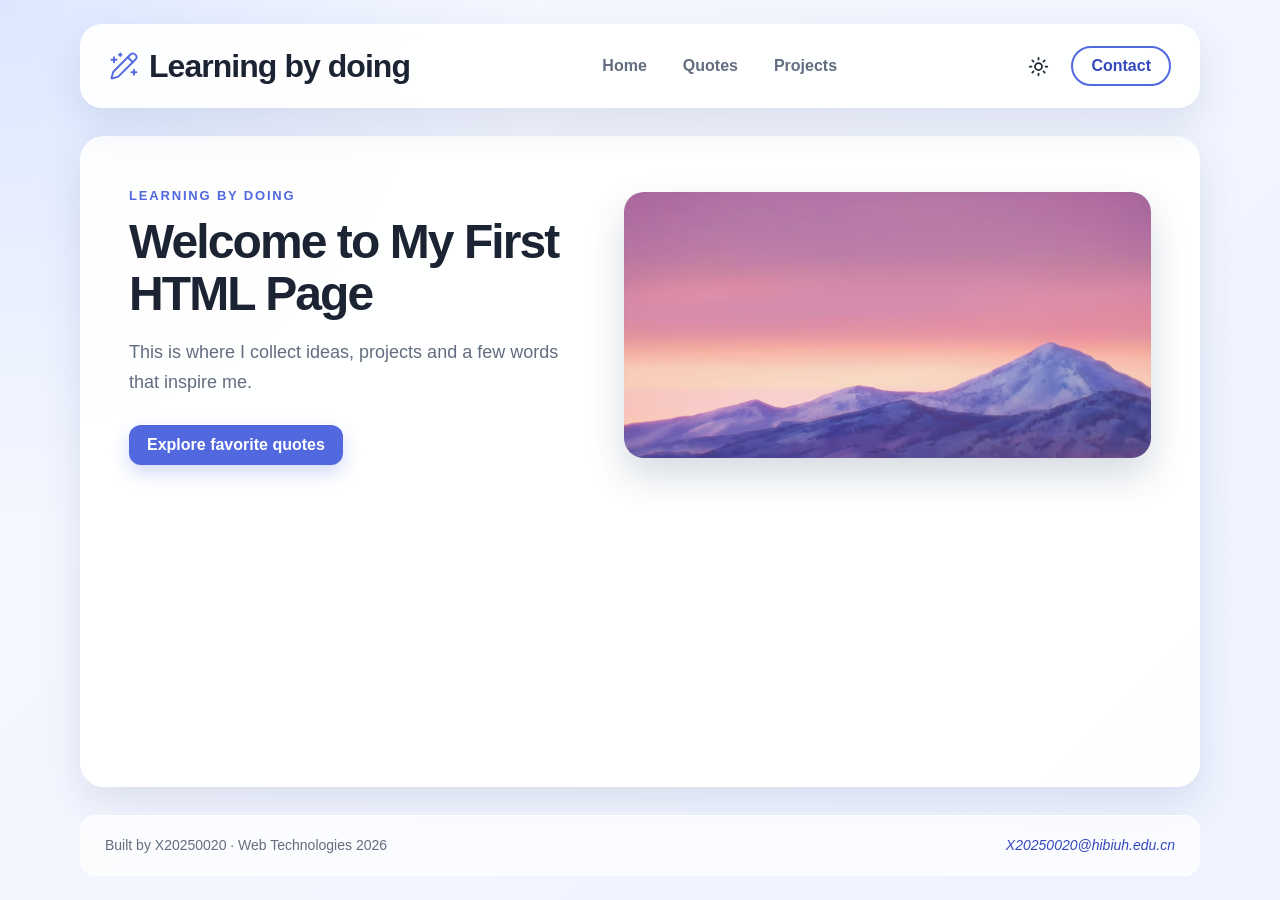
==== index.html @ 6a11e8e3 "Build the four pages from the recap" ====
<!DOCTYPE html>
<html lang="en">

<head>
    <meta charset="UTF-8">
    <meta name="viewport" content="width=device-width, initial-scale=1.0">
    <title>Home | Learning by Doing</title>
    <link rel="stylesheet" href="styles.css">
    <link rel="icon" href="favicon.png" type="image/png">
</head>

<body class="home-page">
    <header id="site-header"></header>

    <main>
        <section class="hero">
            <div class="hero-copy">
                <p class="eyebrow">Learning by doing</p>
                <h1>Welcome to My First HTML Page</h1>
                <p>This is where I collect ideas, projects and a few words that inspire me.</p>
                <a class="button-link" href="quotes.html">Explore favorite quotes</a>
            </div>

            <img src="fun.png" alt="Colorful FUN illustration">
        </section>
    </main>

    <footer id="site-footer"></footer>
    <script src="parts.js"></script>
</body>

</html>
---- styles.css ----
:root {
    --background: #eef3ff;
    --surface: rgba(255, 255, 255, 0.92);
    --surface-soft: #f6f8ff;
    --text: #1c2434;
    --muted: #626d80;
    --accent: #5268df;
    --accent-dark: #3549be;
    --line: #dce3f3;
    --shadow: 0 16px 40px rgba(45, 61, 112, 0.12);
}

html[data-theme="dark"] {
    color-scheme: dark;
    --background: #0f172a;
    --surface: rgba(25, 35, 55, 0.94);
    --surface-soft: #222e47;
    --text: #f3f6ff;
    --muted: #b8c2d8;
    --accent: #91a4ff;
    --accent-dark: #bec8ff;
    --line: #3b4862;
    --shadow: 0 16px 40px rgba(0, 0, 0, 0.3);
}

* {
    box-sizing: border-box;
}

html {
    scroll-behavior: smooth;
}

body {
    min-height: 100vh;
    margin: 0;
    display: flex;
    flex-direction: column;
    color: var(--text);
    font-family: Arial, Helvetica, sans-serif;
    background:
        radial-gradient(circle at top left, #dce7ff 0, transparent 34%),
        linear-gradient(135deg, #f7f9ff 0%, var(--background) 100%);
}

html[data-theme="dark"] body {
    background:
        radial-gradient(circle at top left, #26365f 0, transparent 36%),
        linear-gradient(135deg, #111827 0%, var(--background) 100%);
}

a {
    color: var(--accent-dark);
}

header,
main,
#site-footer {
    width: min(1120px, calc(100% - 32px));
    margin-left: auto;
    margin-right: auto;
}

header {
    margin-top: 24px;
    padding: 20px 28px;
    background: var(--surface);
    border: 1px solid rgba(255, 255, 255, 0.8);
    border-radius: 22px;
    box-shadow: var(--shadow);
    backdrop-filter: blur(12px);
    display: flex;
    align-items: center;
    gap: 24px;
}

#logo {
    display: flex;
    flex: 0 0 auto;
    align-items: center;
    justify-content: flex-start;
    gap: 10px;
}

#logo svg {
    flex: 0 0 auto;
    color: var(--accent);
}

#logo a {
    color: var(--text);
    font-size: clamp(24px, 3vw, 32px);
    font-weight: 800;
    letter-spacing: -0.03em;
    text-decoration: none;
}

nav ul {
    margin: 0;
    padding: 0;
    display: flex;
    flex-wrap: wrap;
    justify-content: center;
    justify-self: center;
    gap: 8px;
    list-style: none;
}

nav {
    flex: 1;
    min-width: 0;
    display: grid;
    grid-template-columns: minmax(0, 1fr) auto auto;
    align-items: center;
    gap: 12px;
}

nav a {
    display: block;
    padding: 8px 14px;
    color: var(--muted);
    font-weight: 700;
    text-decoration: none;
    border-radius: 999px;
    transition: color 160ms ease, background-color 160ms ease, transform 160ms ease;
}

nav a:hover {
    color: var(--accent-dark);
    background: #edf0ff;
    transform: translateY(-1px);
}

nav .contact-button {
    flex: 0 0 auto;
    padding: 9px 18px;
    color: var(--accent-dark);
    border: 2px solid var(--accent);
    border-radius: 999px;
    background-color: transparent;
}

nav .contact-button:hover {
    color: white;
    background-color: var(--accent);
}

nav .theme-toggle {
    width: 42px;
    height: 42px;
    flex: 0 0 auto;
    padding: 0;
    display: grid;
    place-items: center;
    color: var(--text);
    background: transparent;
    border: 0;
    border-radius: 10px;
    box-shadow: none;
}

nav .theme-toggle:hover {
    color: var(--accent-dark);
    background: var(--surface-soft);
    transform: translateY(-1px);
}

.theme-toggle svg {
    width: 21px;
    height: 21px;
}

.moon-icon {
    display: none;
}

html[data-theme="dark"] .sun-icon {
    display: none;
}

html[data-theme="dark"] .moon-icon {
    display: block;
}

html[data-theme="dark"] nav .theme-toggle {
    color: #f8fafc;
}

html[data-theme="dark"] header,
html[data-theme="dark"] main {
    border-color: rgba(148, 163, 184, 0.18);
}

html[data-theme="dark"] nav a:hover {
    background: #2a3655;
}

html[data-theme="dark"] nav .contact-button:hover {
    color: #111827;
    background: var(--accent);
}

main {
    flex: 1;
    margin-top: 28px;
    margin-bottom: 28px;
    padding: clamp(24px, 4vw, 48px);
    background: var(--surface);
    border: 1px solid rgba(255, 255, 255, 0.85);
    border-radius: 24px;
    box-shadow: var(--shadow);
}

h1 {
    margin: 0 0 14px;
    font-size: clamp(32px, 5vw, 48px);
    line-height: 1.08;
    letter-spacing: -0.04em;
}

p {
    line-height: 1.65;
}

.eyebrow {
    margin: 0 0 10px;
    color: var(--accent);
    font-size: 13px;
    font-weight: 800;
    letter-spacing: 0.14em;
    text-transform: uppercase;
}

.page-intro {
    max-width: 680px;
    margin: 0 0 28px;
    color: var(--muted);
    font-size: 18px;
}

.hero {
    display: grid;
    grid-template-columns: minmax(0, 0.9fr) minmax(320px, 1.1fr);
    align-items: center;
    gap: clamp(28px, 5vw, 64px);
}

.hero-copy p:not(.eyebrow) {
    max-width: 520px;
    color: var(--muted);
    font-size: 18px;
}

.button-link {
    display: inline-block;
    margin-top: 10px;
    padding: 11px 18px;
    color: #fff;
    font-weight: 700;
    text-decoration: none;
    background: var(--accent);
    border-radius: 12px;
    box-shadow: 0 8px 18px rgba(82, 104, 223, 0.24);
    transition: background-color 160ms ease, transform 160ms ease;
}

.button-link:hover {
    color: #fff;
    background: var(--accent-dark);
    transform: translateY(-2px);
}

.hero img {
    display: block;
    width: 100%;
    max-height: 420px;
    object-fit: cover;
    border-radius: 20px;
    box-shadow: 0 18px 36px rgba(40, 56, 96, 0.18);
}

.grid {
    display: grid;
    grid-template-columns: repeat(auto-fit, minmax(240px, 1fr));
    gap: 16px;
}

.quote {
    width: 100%;
    height: 170px;
    padding: 20px;
    display: flex;
    flex-direction: column;
    justify-content: space-between;
    color: #fff;
    font-size: 17px;
    line-height: 1.4;
    background: linear-gradient(145deg, #374151, #252b36);
    border: 0;
    border-radius: 18px;
    box-shadow: 0 10px 24px rgba(24, 33, 52, 0.17);
    transition: transform 180ms ease, box-shadow 180ms ease;
}

.quote:hover {
    transform: translateY(-3px);
    box-shadow: 0 14px 28px rgba(24, 33, 52, 0.22);
}

.quote blockquote,
.quote blockquote p {
    margin: 0;
}

.quote footer {
    width: auto;
    margin: auto 0 0;
    color: rgba(255, 255, 255, 0.72);
    font-size: 14px;
    text-align: right;
}

.highlight {
    color: #172033;
    background: linear-gradient(145deg, #9cc8ff, #74a9f3);
}

.highlight footer {
    color: rgba(23, 32, 51, 0.7);
}

.project-page dl {
    margin: 30px 0 0;
    display: grid;
    grid-template-columns: minmax(210px, 0.42fr) 1fr;
    overflow: hidden;
    border: 1px solid var(--line);
    border-radius: 16px;
}

.project-page dt,
.project-page dd {
    margin: 0;
    padding: 17px 20px;
    border-bottom: 1px solid var(--line);
}

.project-page dt {
    color: var(--accent-dark);
    font-size: 17px;
    font-weight: 800;
    background: var(--surface-soft);
}

.project-page dd {
    color: var(--muted);
    line-height: 1.55;
}

.project-page dt:last-of-type,
.project-page dd:last-of-type {
    border-bottom: 0;
}

form {
    max-width: 680px;
    margin-top: 28px;
}

form p {
    margin: 0 0 16px;
}

label {
    display: block;
    margin-bottom: 7px;
    font-weight: 700;
}

input,
textarea {
    width: 100%;
    padding: 12px 14px;
    color: var(--text);
    font: inherit;
    background: #fff;
    border: 1px solid #cbd4e7;
    border-radius: 11px;
    outline: none;
    transition: border-color 160ms ease, box-shadow 160ms ease;
}

html[data-theme="dark"] input,
html[data-theme="dark"] textarea {
    background: #172238;
    border-color: var(--line);
}

textarea {
    min-height: 150px;
    margin: -8px 0 18px;
    resize: vertical;
}

input:focus,
textarea:focus {
    border-color: var(--accent);
    box-shadow: 0 0 0 4px rgba(82, 104, 223, 0.14);
}

button {
    padding: 11px 20px;
    color: #fff;
    font: inherit;
    font-weight: 700;
    background: var(--accent);
    border: 0;
    border-radius: 11px;
    cursor: pointer;
    transition: background-color 160ms ease, transform 160ms ease;
}

button:hover {
    background: var(--accent-dark);
    transform: translateY(-1px);
}

#site-footer {
    margin-top: 0;
    margin-bottom: 24px;
    padding: 18px 24px;
    display: flex;
    align-items: center;
    justify-content: space-between;
    gap: 16px;
    color: var(--muted);
    font-size: 14px;
    text-align: left;
    background: rgba(255, 255, 255, 0.7);
    border: 1px solid rgba(255, 255, 255, 0.85);
    border-radius: 16px;
}

html[data-theme="dark"] #site-footer {
    background: rgba(25, 35, 55, 0.8);
    border-color: rgba(148, 163, 184, 0.18);
}

#site-footer p,
#site-footer address {
    margin: 0;
}

#site-footer a {
    color: var(--accent-dark);
    text-decoration: none;
}

#site-footer a:hover {
    text-decoration: underline;
}

@media (max-width: 760px) {
    header,
    main,
    #site-footer {
        width: min(100% - 20px, 1120px);
    }

    header {
        margin-top: 10px;
        padding: 18px;
        flex-direction: column;
    }

    nav {
        width: 100%;
        grid-template-columns: minmax(0, 1fr) auto auto;
    }

    nav ul {
        margin: 0;
    }
    
    main {
        margin-top: 14px;
        margin-bottom: 14px;
        padding: 24px;
    }

    .hero {
        grid-template-columns: 1fr;
    }

    .hero img {
        max-height: 340px;
    }

    .project-page dl {
        grid-template-columns: 1fr;
    }

    .project-page dt {
        border-bottom: 0;
    }

    .project-page dd {
        padding-top: 0;
    }

    .quote {
        height: auto;
        min-height: 165px;
    }

    #site-footer {
        margin-bottom: 10px;
        align-items: flex-start;
        flex-direction: column;
    }
}

@media (max-width: 420px) {
    #logo a {
        font-size: 23px;
    }

    nav a {
        padding: 7px 10px;
        font-size: 14px;
    }

    nav ul {
        grid-column: 1 / -1;
        grid-row: 2;
    }

    nav .theme-toggle {
        grid-column: 2;
        grid-row: 1;
    }

    nav .contact-button {
        grid-column: 3;
        grid-row: 1;
    }

    .grid {
        grid-template-columns: 1fr;
    }
}
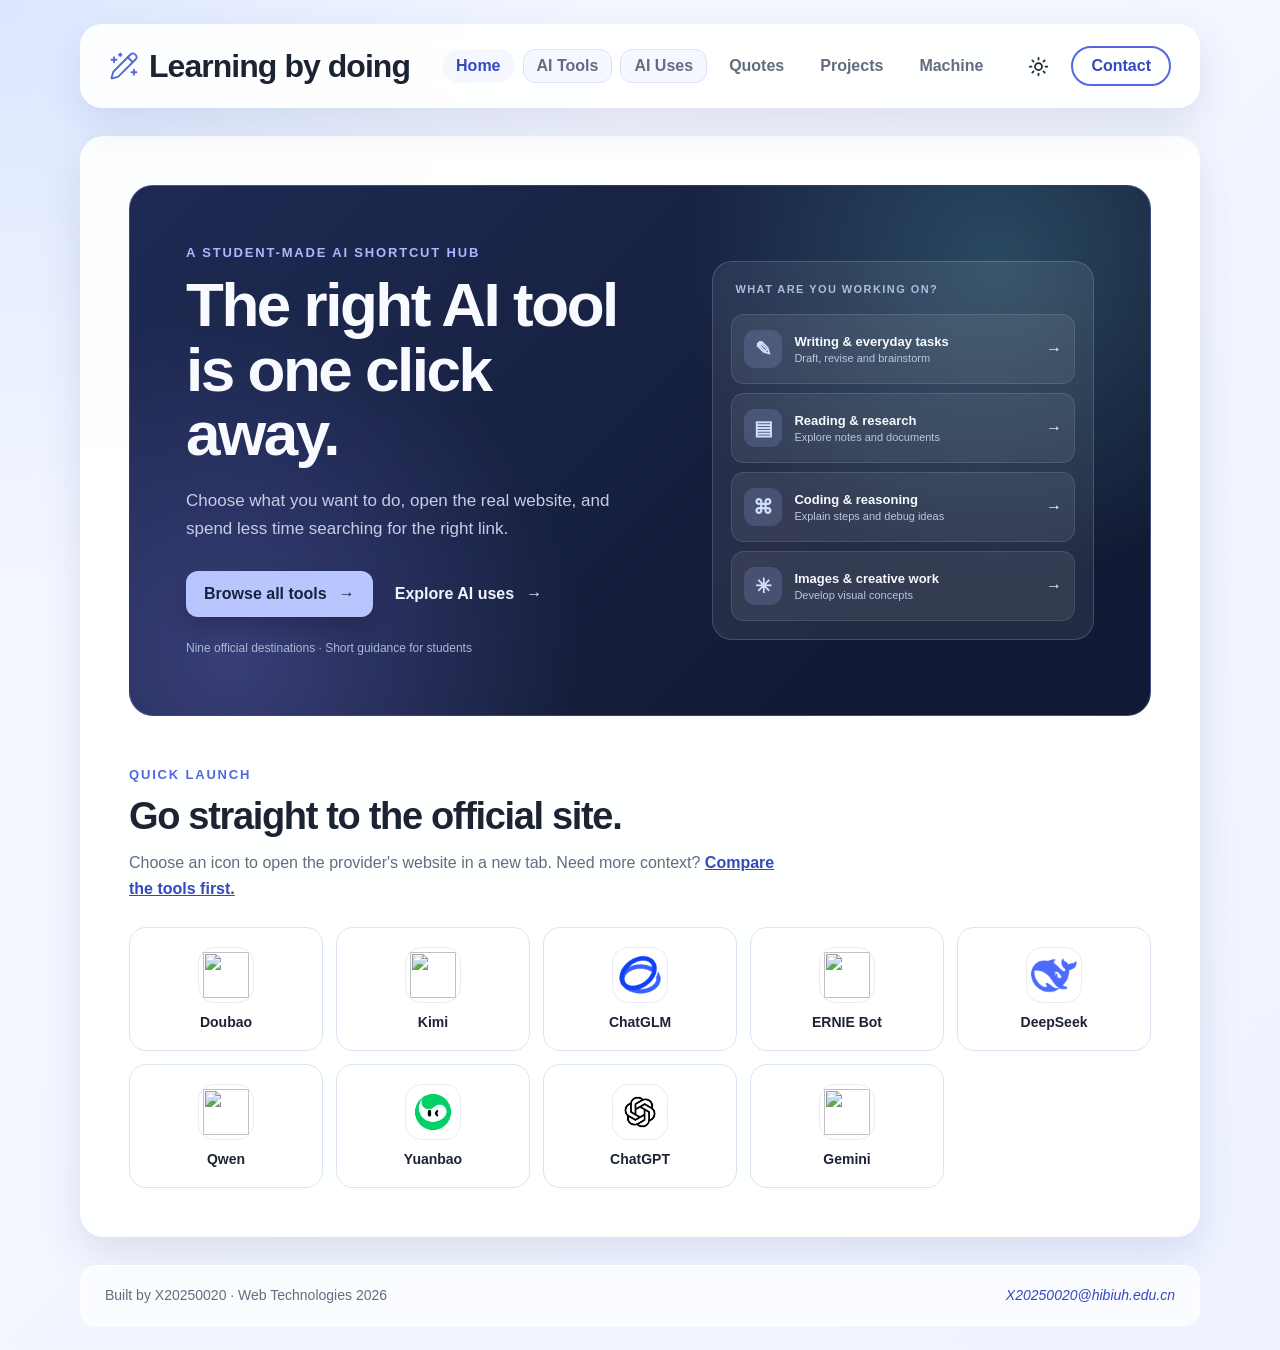
==== commit 61fc3678: "Add AI toolkit pages and official tool links" ====
--- a/index.html
+++ b/index.html
@@ -4,24 +4,57 @@
 <head>
     <meta charset="UTF-8">
     <meta name="viewport" content="width=device-width, initial-scale=1.0">
-    <title>Home | Learning by Doing</title>
+    <meta name="description" content="A student-made shortcut hub for official AI tools and practical study use cases.">
+    <title>AI Toolkit | Learning by Doing</title>
     <link rel="stylesheet" href="styles.css">
     <link rel="icon" href="favicon.png" type="image/png">
 </head>
 
 <body class="home-page">
+    <a class="ai-skip-link" href="#main-content">Skip to main content</a>
     <header id="site-header"></header>
 
-    <main>
-        <section class="hero">
-            <div class="hero-copy">
-                <p class="eyebrow">Learning by doing</p>
-                <h1>Welcome to My First HTML Page</h1>
-                <p>This is where I collect ideas, projects and a few words that inspire me.</p>
-                <a class="button-link" href="quotes.html">Explore favorite quotes</a>
+    <main class="ai-home ai-landing" id="main-content" tabindex="-1">
+        <section class="ai-hero" aria-labelledby="home-title">
+            <div class="ai-hero-copy">
+                <p class="eyebrow">A student-made AI shortcut hub</p>
+                <h1 id="home-title">The right AI tool is one click away.</h1>
+                <p>Choose what you want to do, open the real website, and spend less time searching for the right link.</p>
+                <div class="ai-hero-actions">
+                    <a class="ai-primary-link" href="tools.html">Browse all tools <span aria-hidden="true">→</span></a>
+                    <a class="ai-secondary-link" href="uses.html">Explore AI uses <span aria-hidden="true">→</span></a>
+                </div>
+                <p class="ai-hero-note">Nine official destinations · Short guidance for students</p>
             </div>
 
-            <img src="fun.png" alt="Colorful FUN illustration">
+            <nav class="ai-task-panel" aria-label="Browse tools by task">
+                <p class="ai-panel-label">WHAT ARE YOU WORKING ON?</p>
+                <a class="ai-task-shortcut" href="tools.html?category=writing"><span class="ai-task-icon" aria-hidden="true">✎</span><span><strong>Writing &amp; everyday tasks</strong><small>Draft, revise and brainstorm</small></span><span aria-hidden="true">→</span></a>
+                <a class="ai-task-shortcut" href="tools.html?category=research"><span class="ai-task-icon" aria-hidden="true">▤</span><span><strong>Reading &amp; research</strong><small>Explore notes and documents</small></span><span aria-hidden="true">→</span></a>
+                <a class="ai-task-shortcut" href="tools.html?category=coding"><span class="ai-task-icon" aria-hidden="true">⌘</span><span><strong>Coding &amp; reasoning</strong><small>Explain steps and debug ideas</small></span><span aria-hidden="true">→</span></a>
+                <a class="ai-task-shortcut" href="tools.html?category=creative"><span class="ai-task-icon" aria-hidden="true">✳</span><span><strong>Images &amp; creative work</strong><small>Develop visual concepts</small></span><span aria-hidden="true">→</span></a>
+            </nav>
+        </section>
+
+        <section class="ai-quick-launch" aria-labelledby="quick-launch-title">
+            <div class="ai-section-heading">
+                <div>
+                    <p class="eyebrow">Quick launch</p>
+                    <h2 id="quick-launch-title">Go straight to the official site.</h2>
+                    <p>Choose an icon to open the provider's website in a new tab. Need more context? <a href="tools.html">Compare the tools first.</a></p>
+                </div>
+            </div>
+            <div class="ai-launch-grid">
+                <a class="ai-launch-link brand-doubao" href="https://www.doubao.com/chat/" target="_blank" rel="noopener noreferrer"><span class="ai-launch-icon"><img src="assets/brands/doubao.png" alt=""></span><strong>Doubao</strong><span class="ai-visually-hidden">Official website. Opens in a new tab.</span></a>
+                <a class="ai-launch-link brand-kimi" href="https://www.kimi.com/" target="_blank" rel="noopener noreferrer"><span class="ai-launch-icon"><img src="assets/brands/kimi.png" alt=""></span><strong>Kimi</strong><span class="ai-visually-hidden">Official website. Opens in a new tab.</span></a>
+                <a class="ai-launch-link brand-zhipu" href="https://chatglm.cn/" target="_blank" rel="noopener noreferrer"><span class="ai-launch-icon"><img src="assets/brands/chatglm.png" alt=""></span><strong>ChatGLM</strong><span class="ai-visually-hidden">Official website. Opens in a new tab.</span></a>
+                <a class="ai-launch-link brand-wenxin" href="https://wenxin.baidu.com/" target="_blank" rel="noopener noreferrer"><span class="ai-launch-icon"><img src="assets/brands/ernie-bot.png" alt=""></span><strong>ERNIE Bot</strong><span class="ai-visually-hidden">Official website. Opens in a new tab.</span></a>
+                <a class="ai-launch-link brand-deepseek" href="https://chat.deepseek.com/" target="_blank" rel="noopener noreferrer"><span class="ai-launch-icon"><img src="assets/brands/deepseek.png" alt=""></span><strong>DeepSeek</strong><span class="ai-visually-hidden">Official website. Opens in a new tab.</span></a>
+                <a class="ai-launch-link brand-qwen" href="https://www.qianwen.com/" target="_blank" rel="noopener noreferrer"><span class="ai-launch-icon"><img src="assets/brands/qwen.png" alt=""></span><strong>Qwen</strong><span class="ai-visually-hidden">Official website. Opens in a new tab.</span></a>
+                <a class="ai-launch-link brand-yuanbao" href="https://yuanbao.tencent.com/" target="_blank" rel="noopener noreferrer"><span class="ai-launch-icon"><img src="assets/brands/yuanbao.png" alt=""></span><strong>Yuanbao</strong><span class="ai-visually-hidden">Official website. Opens in a new tab.</span></a>
+                <a class="ai-launch-link brand-chatgpt" href="https://chatgpt.com/" target="_blank" rel="noopener noreferrer"><span class="ai-launch-icon"><img src="assets/brands/chatgpt.png" alt=""></span><strong>ChatGPT</strong><span class="ai-visually-hidden">Official website. Opens in a new tab.</span></a>
+                <a class="ai-launch-link brand-gemini" href="https://gemini.google.com/app" target="_blank" rel="noopener noreferrer"><span class="ai-launch-icon"><img src="assets/brands/gemini.png" alt=""></span><strong>Gemini</strong><span class="ai-visually-hidden">Official website. Opens in a new tab.</span></a>
+            </div>
         </section>
     </main>
 
--- a/styles.css
+++ b/styles.css
@@ -82,9 +82,13 @@
     gap: 10px;
 }
 
-#logo svg {
+#logo .logo-icon {
+    width: 30px;
+    height: 30px;
     flex: 0 0 auto;
-    color: var(--accent);
+    background-color: var(--accent);
+    -webkit-mask: url("data:image/svg+xml,%3Csvg%20xmlns%3D%22http%3A%2F%2Fwww.w3.org%2F2000%2Fsvg%22%20viewBox%3D%220%200%2024%2024%22%20fill%3D%22none%22%20stroke%3D%22black%22%20stroke-width%3D%221.5%22%20stroke-linecap%3D%22round%22%20stroke-linejoin%3D%22round%22%3E%3Cpath%20d%3D%22M10%203H8%22%2F%3E%3Cpath%20d%3D%22m15.007%205.008%203.987%203.986%22%2F%3E%3Cpath%20d%3D%22M20%2015v4%22%2F%3E%3Cpath%20d%3D%22M21.174%206.813a2.82%202.82%200%200%200-3.986-3.987L3.842%2016.175a2%202%200%200%200-.5.83l-1.321%204.352a.5.5%200%200%200%20.623.622l4.353-1.32a2%202%200%200%200%20.83-.497z%22%2F%3E%3Cpath%20d%3D%22M22%2017h-4%22%2F%3E%3Cpath%20d%3D%22M4%205v4%22%2F%3E%3Cpath%20d%3D%22M6%207H2%22%2F%3E%3Cpath%20d%3D%22M9%202v2%22%2F%3E%3C%2Fsvg%3E") center / contain no-repeat;
+    mask: url("data:image/svg+xml,%3Csvg%20xmlns%3D%22http%3A%2F%2Fwww.w3.org%2F2000%2Fsvg%22%20viewBox%3D%220%200%2024%2024%22%20fill%3D%22none%22%20stroke%3D%22black%22%20stroke-width%3D%221.5%22%20stroke-linecap%3D%22round%22%20stroke-linejoin%3D%22round%22%3E%3Cpath%20d%3D%22M10%203H8%22%2F%3E%3Cpath%20d%3D%22m15.007%205.008%203.987%203.986%22%2F%3E%3Cpath%20d%3D%22M20%2015v4%22%2F%3E%3Cpath%20d%3D%22M21.174%206.813a2.82%202.82%200%200%200-3.986-3.987L3.842%2016.175a2%202%200%200%200-.5.83l-1.321%204.352a.5.5%200%200%200%20.623.622l4.353-1.32a2%202%200%200%200%20.83-.497z%22%2F%3E%3Cpath%20d%3D%22M22%2017h-4%22%2F%3E%3Cpath%20d%3D%22M4%205v4%22%2F%3E%3Cpath%20d%3D%22M6%207H2%22%2F%3E%3Cpath%20d%3D%22M9%202v2%22%2F%3E%3C%2Fsvg%3E") center / contain no-repeat;
 }
 
 #logo a {
@@ -165,9 +169,20 @@
     transform: translateY(-1px);
 }
 
-.theme-toggle svg {
+.theme-toggle .theme-icon {
     width: 21px;
     height: 21px;
+    background-color: currentColor;
+}
+
+.sun-icon {
+    -webkit-mask: url("data:image/svg+xml,%3Csvg%20xmlns%3D%22http%3A%2F%2Fwww.w3.org%2F2000%2Fsvg%22%20viewBox%3D%220%200%2024%2024%22%20fill%3D%22none%22%20stroke%3D%22black%22%20stroke-width%3D%222%22%20stroke-linecap%3D%22round%22%20stroke-linejoin%3D%22round%22%3E%3Ccircle%20cx%3D%2212%22%20cy%3D%2212%22%20r%3D%224%22%2F%3E%3Cpath%20d%3D%22M12%202v2%22%2F%3E%3Cpath%20d%3D%22M12%2020v2%22%2F%3E%3Cpath%20d%3D%22m4.93%204.93%201.42%201.42%22%2F%3E%3Cpath%20d%3D%22m17.66%2017.66%201.41%201.41%22%2F%3E%3Cpath%20d%3D%22M2%2012h2%22%2F%3E%3Cpath%20d%3D%22M20%2012h2%22%2F%3E%3Cpath%20d%3D%22m6.34%2017.66-1.41%201.41%22%2F%3E%3Cpath%20d%3D%22m19.07%204.93-1.41%201.41%22%2F%3E%3C%2Fsvg%3E") center / contain no-repeat;
+    mask: url("data:image/svg+xml,%3Csvg%20xmlns%3D%22http%3A%2F%2Fwww.w3.org%2F2000%2Fsvg%22%20viewBox%3D%220%200%2024%2024%22%20fill%3D%22none%22%20stroke%3D%22black%22%20stroke-width%3D%222%22%20stroke-linecap%3D%22round%22%20stroke-linejoin%3D%22round%22%3E%3Ccircle%20cx%3D%2212%22%20cy%3D%2212%22%20r%3D%224%22%2F%3E%3Cpath%20d%3D%22M12%202v2%22%2F%3E%3Cpath%20d%3D%22M12%2020v2%22%2F%3E%3Cpath%20d%3D%22m4.93%204.93%201.42%201.42%22%2F%3E%3Cpath%20d%3D%22m17.66%2017.66%201.41%201.41%22%2F%3E%3Cpath%20d%3D%22M2%2012h2%22%2F%3E%3Cpath%20d%3D%22M20%2012h2%22%2F%3E%3Cpath%20d%3D%22m6.34%2017.66-1.41%201.41%22%2F%3E%3Cpath%20d%3D%22m19.07%204.93-1.41%201.41%22%2F%3E%3C%2Fsvg%3E") center / contain no-repeat;
+}
+
+.moon-icon {
+    -webkit-mask: url("data:image/svg+xml,%3Csvg%20xmlns%3D%22http%3A%2F%2Fwww.w3.org%2F2000%2Fsvg%22%20viewBox%3D%220%200%2024%2024%22%3E%3Cpath%20d%3D%22M20.7%2014.2A8.4%208.4%200%200%201%209.8%203.3%209%209%200%201%200%2020.7%2014.2Z%22%2F%3E%3C%2Fsvg%3E") center / contain no-repeat;
+    mask: url("data:image/svg+xml,%3Csvg%20xmlns%3D%22http%3A%2F%2Fwww.w3.org%2F2000%2Fsvg%22%20viewBox%3D%220%200%2024%2024%22%3E%3Cpath%20d%3D%22M20.7%2014.2A8.4%208.4%200%200%201%209.8%203.3%209%209%200%201%200%2020.7%2014.2Z%22%2F%3E%3C%2Fsvg%3E") center / contain no-repeat;
 }
 
 .moon-icon {
@@ -549,3 +564,799 @@
         grid-template-columns: 1fr;
     }
 }
+
+/* AI Toolkit homepage. These selectors stay on the homepage so the class pages remain unchanged. */
+.ai-skip-link,
+.ai-visually-hidden {
+    position: absolute;
+    width: 1px;
+    height: 1px;
+    padding: 0;
+    overflow: hidden;
+    clip: rect(0, 0, 0, 0);
+    white-space: nowrap;
+    border: 0;
+}
+
+.ai-skip-link:focus {
+    position: fixed;
+    z-index: 10;
+    top: 12px;
+    left: 12px;
+    width: auto;
+    height: auto;
+    padding: 10px 14px;
+    clip: auto;
+    color: #17213e;
+    background: #ffffff;
+    border: 2px solid #5268df;
+    border-radius: 8px;
+}
+
+.ai-home {
+    --ai-card: #ffffff;
+    --ai-card-border: #dce4f4;
+    --ai-card-muted: #596780;
+    --ai-control: #f5f7ff;
+}
+
+html[data-theme="dark"] .ai-home {
+    --ai-card: #1b2740;
+    --ai-card-border: #3b4862;
+    --ai-card-muted: #b8c2d8;
+    --ai-control: #222e47;
+}
+
+.ai-hero {
+    position: relative;
+    display: grid;
+    grid-template-columns: minmax(0, 1.1fr) minmax(290px, 0.9fr);
+    align-items: center;
+    gap: clamp(26px, 5vw, 60px);
+    overflow: hidden;
+    padding: clamp(28px, 5vw, 56px);
+    color: #f8faff;
+    background:
+        radial-gradient(circle at 85% 15%, rgba(110, 213, 218, 0.24), transparent 32%),
+        radial-gradient(circle at 10% 90%, rgba(141, 134, 255, 0.28), transparent 34%),
+        linear-gradient(135deg, #1e2a53, #121b35 75%);
+    border: 1px solid rgba(143, 168, 238, 0.23);
+    border-radius: 24px;
+}
+
+.ai-hero-copy,
+.ai-task-panel {
+    position: relative;
+    z-index: 1;
+}
+
+.ai-hero .eyebrow {
+    color: #aab8ff;
+}
+
+.ai-hero h1 {
+    max-width: 680px;
+    margin-bottom: 20px;
+    font-size: clamp(38px, 5.1vw, 62px);
+    line-height: 1.04;
+}
+
+.ai-hero-copy > p:not(.eyebrow, .ai-hero-note) {
+    max-width: 560px;
+    margin: 0;
+    color: #c5cee4;
+    font-size: 17px;
+}
+
+.ai-hero-actions {
+    display: flex;
+    flex-wrap: wrap;
+    align-items: center;
+    gap: 12px 20px;
+    margin-top: 28px;
+}
+
+.ai-primary-link,
+.ai-secondary-link {
+    display: inline-flex;
+    align-items: center;
+    justify-content: center;
+    gap: 12px;
+    min-height: 46px;
+    font-weight: 800;
+    text-decoration: none;
+    border-radius: 12px;
+}
+
+.ai-primary-link {
+    padding: 10px 18px;
+    color: #17213e;
+    background: #b8c5ff;
+    box-shadow: 0 12px 22px rgba(0, 0, 0, 0.18);
+}
+
+.ai-primary-link:hover {
+    color: #17213e;
+    background: #d0d8ff;
+    transform: translateY(-2px);
+}
+
+.ai-secondary-link {
+    padding: 10px 2px;
+    color: #f2f5ff;
+}
+
+.ai-secondary-link:hover {
+    color: #bcf0f0;
+}
+
+.ai-hero .ai-hero-note {
+    margin: 22px 0 0;
+    color: #aab8d4;
+    font-size: 12px;
+}
+
+.ai-task-panel {
+    flex: none;
+    width: auto;
+    display: grid;
+    grid-template-columns: minmax(0, 1fr);
+    align-items: stretch;
+    gap: 9px;
+    padding: 18px;
+    background: rgba(255, 255, 255, 0.08);
+    border: 1px solid rgba(225, 231, 255, 0.18);
+    border-radius: 20px;
+    backdrop-filter: blur(10px);
+}
+
+.ai-panel-label {
+    margin: 0 4px 7px;
+    color: #adbbe0;
+    font-size: 11px;
+    font-weight: 800;
+    letter-spacing: 0.13em;
+}
+
+.ai-task-shortcut {
+    display: grid;
+    grid-template-columns: 38px minmax(0, 1fr) auto;
+    align-items: center;
+    gap: 12px;
+    min-height: 70px;
+    padding: 10px 12px;
+    color: #f8faff;
+    text-decoration: none;
+    background: rgba(255, 255, 255, 0.07);
+    border: 1px solid rgba(255, 255, 255, 0.11);
+    border-radius: 13px;
+    transition: background-color 160ms ease, transform 160ms ease;
+}
+
+.ai-task-shortcut:hover {
+    color: #ffffff;
+    background: rgba(255, 255, 255, 0.16);
+    transform: translateX(3px);
+}
+
+.ai-task-shortcut strong,
+.ai-task-shortcut small {
+    display: block;
+}
+
+.ai-task-shortcut strong {
+    font-size: 13px;
+}
+
+.ai-task-shortcut small {
+    margin-top: 3px;
+    color: #bac6e2;
+    font-size: 11px;
+    font-weight: 400;
+}
+
+.ai-task-icon {
+    width: 38px;
+    height: 38px;
+    display: grid;
+    place-items: center;
+    color: #d3deff;
+    background: rgba(163, 181, 255, 0.17);
+    border-radius: 11px;
+    font-size: 20px;
+}
+
+.ai-directory,
+.ai-guide {
+    margin-top: clamp(38px, 6vw, 66px);
+    scroll-margin-top: 22px;
+}
+
+.ai-section-heading {
+    display: flex;
+    align-items: flex-end;
+    justify-content: space-between;
+    gap: 24px;
+}
+
+.ai-section-heading h2,
+.ai-guide h2 {
+    margin: 0;
+    color: var(--text);
+    font-size: clamp(27px, 4vw, 38px);
+    line-height: 1.12;
+    letter-spacing: -0.035em;
+}
+
+.ai-section-heading p:not(.eyebrow) {
+    max-width: 660px;
+    margin: 12px 0 0;
+    color: var(--muted);
+}
+
+.ai-tool-total {
+    flex: 0 0 auto;
+    padding: 9px 13px;
+    color: var(--accent-dark);
+    background: var(--surface-soft);
+    border: 1px solid var(--line);
+    border-radius: 999px;
+    font-size: 12px;
+    font-weight: 800;
+}
+
+.ai-tool-controls {
+    display: grid;
+    gap: 13px;
+    margin-top: 26px;
+}
+
+.ai-tool-controls label {
+    margin: 0;
+    font-size: 13px;
+}
+
+.ai-tool-controls input {
+    width: 100%;
+    min-height: 48px;
+    background: var(--ai-card);
+    border-color: var(--ai-card-border);
+}
+
+.ai-filters {
+    display: flex;
+    flex-wrap: wrap;
+    gap: 8px;
+}
+
+.ai-filters .ai-filter {
+    min-height: 40px;
+    padding: 8px 15px;
+    color: var(--muted);
+    background: var(--ai-control);
+    border: 1px solid var(--ai-card-border);
+    border-radius: 999px;
+    font-size: 13px;
+}
+
+.ai-filters .ai-filter:hover,
+.ai-filters .ai-filter.is-active {
+    color: #ffffff;
+    background: var(--accent);
+    border-color: var(--accent);
+}
+
+html[data-theme="dark"] .ai-filters .ai-filter:hover,
+html[data-theme="dark"] .ai-filters .ai-filter.is-active {
+    color: #17213e;
+}
+
+.ai-results-count {
+    margin: 20px 0 13px;
+    color: var(--muted);
+    font-size: 12px;
+}
+
+.ai-tool-grid {
+    display: grid;
+    grid-template-columns: repeat(3, minmax(0, 1fr));
+    gap: 15px;
+}
+
+.ai-tool-card[hidden],
+.ai-empty-results[hidden] {
+    display: none;
+}
+
+.ai-tool-card {
+    --brand: #6e7fe3;
+    --brand-soft: #edf0ff;
+    min-width: 0;
+    background: var(--ai-card);
+    border: 1px solid var(--ai-card-border);
+    border-radius: 18px;
+    box-shadow: 0 8px 22px rgba(42, 59, 111, 0.06);
+    transition: transform 170ms ease, box-shadow 170ms ease, border-color 170ms ease;
+}
+
+.ai-tool-card:hover,
+.ai-tool-card:focus-within {
+    border-color: var(--brand);
+    box-shadow: 0 15px 30px rgba(42, 59, 111, 0.15);
+    transform: translateY(-3px);
+}
+
+.ai-tool-link {
+    min-height: 270px;
+    padding: 22px;
+    display: flex;
+    flex-direction: column;
+    align-items: flex-start;
+    color: var(--text);
+    text-decoration: none;
+    border-radius: inherit;
+}
+
+.ai-tool-link:hover {
+    color: var(--text);
+}
+
+.ai-tool-icon {
+    width: 50px;
+    height: 50px;
+    display: grid;
+    place-items: center;
+    overflow: hidden;
+    color: var(--brand);
+    background: var(--brand-soft);
+    border-radius: 15px;
+    font-size: 23px;
+    font-weight: 900;
+    line-height: 1;
+}
+
+.ai-tool-icon img {
+    width: 36px;
+    height: 36px;
+    object-fit: contain;
+}
+
+.brand-zhipu .ai-tool-icon {
+    font-size: 14px;
+}
+
+.ai-tool-group {
+    margin-top: 17px;
+    color: var(--accent-dark);
+    font-size: 10px;
+    font-weight: 900;
+    letter-spacing: 0.08em;
+    text-transform: uppercase;
+}
+
+.ai-tool-card h2 {
+    margin: 5px 0 8px;
+    color: var(--text);
+    font-size: 21px;
+    line-height: 1.25;
+}
+
+.ai-tool-card h2 span {
+    color: var(--ai-card-muted);
+    font-size: 14px;
+    font-weight: 600;
+}
+
+.ai-tool-card p {
+    margin: 0 0 20px;
+    color: var(--ai-card-muted);
+    font-size: 13px;
+    line-height: 1.6;
+}
+
+.ai-tool-footer {
+    width: 100%;
+    margin-top: auto;
+    padding-top: 13px;
+    display: flex;
+    align-items: baseline;
+    justify-content: space-between;
+    flex-wrap: wrap;
+    gap: 5px 10px;
+    color: var(--accent-dark);
+    border-top: 1px solid var(--ai-card-border);
+    font-size: 12px;
+}
+
+.ai-tool-footer small {
+    color: var(--ai-card-muted);
+    font-size: 10px;
+}
+
+.brand-doubao { --brand: #d45972; --brand-soft: #fff0f3; }
+.brand-kimi { --brand: #6660c9; --brand-soft: #f0efff; }
+.brand-zhipu { --brand: #4668c9; --brand-soft: #edf2ff; }
+.brand-wenxin { --brand: #c6683b; --brand-soft: #fff1e9; }
+.brand-deepseek { --brand: #4769e8; --brand-soft: #eef2ff; }
+.brand-qwen { --brand: #8753bd; --brand-soft: #f6edff; }
+.brand-yuanbao { --brand: #198a79; --brand-soft: #e9f8f3; }
+.brand-chatgpt { --brand: #238a72; --brand-soft: #e9f8f2; }
+.brand-gemini { --brand: #9065d6; --brand-soft: #f3edff; }
+
+html[data-theme="dark"] .ai-tool-card {
+    --brand-soft: #293755;
+}
+
+.ai-empty-results {
+    padding: 34px;
+    color: var(--muted);
+    text-align: center;
+    background: var(--ai-control);
+    border: 1px dashed var(--ai-card-border);
+    border-radius: 16px;
+}
+
+.ai-guide {
+    padding: clamp(24px, 4vw, 34px);
+    background: var(--surface-soft);
+    border: 1px solid var(--line);
+    border-radius: 20px;
+}
+
+.ai-guide-list {
+    margin: 25px 0 0;
+    padding: 0;
+    display: grid;
+    grid-template-columns: repeat(3, minmax(0, 1fr));
+    gap: 18px;
+    list-style: none;
+}
+
+.ai-guide-list li {
+    padding-top: 17px;
+    border-top: 2px solid var(--accent);
+}
+
+.ai-guide-list li > span {
+    color: var(--accent-dark);
+    font-size: 12px;
+    font-weight: 900;
+}
+
+.ai-guide-list h3 {
+    margin: 9px 0 6px;
+    color: var(--text);
+    font-size: 17px;
+}
+
+.ai-guide-list p {
+    margin: 0;
+    color: var(--muted);
+    font-size: 13px;
+}
+
+.ai-home a:focus-visible,
+.ai-home button:focus-visible,
+.ai-home input:focus-visible {
+    outline: 3px solid #5cd8d2;
+    outline-offset: 3px;
+}
+
+@media (max-width: 900px) {
+    .ai-hero {
+        grid-template-columns: 1fr;
+    }
+
+    .ai-tool-grid {
+        grid-template-columns: repeat(2, minmax(0, 1fr));
+    }
+}
+
+@media (max-width: 650px) {
+    .ai-tool-grid,
+    .ai-guide-list {
+        grid-template-columns: 1fr;
+    }
+
+    .ai-tool-link {
+        min-height: 0;
+    }
+
+    .ai-section-heading {
+        align-items: flex-start;
+        flex-direction: column;
+        gap: 14px;
+    }
+}
+
+@media (max-width: 420px) {
+    .ai-hero {
+        padding: 24px 19px;
+    }
+
+    .ai-hero h1 {
+        font-size: 37px;
+    }
+
+    .ai-task-panel {
+        padding: 12px;
+    }
+}
+
+@media (prefers-reduced-motion: reduce) {
+    html {
+        scroll-behavior: auto;
+    }
+
+    .ai-home *,
+    .ai-home *::before,
+    .ai-home *::after {
+        animation-duration: 0.01ms !important;
+        transition-duration: 0.01ms !important;
+    }
+}
+
+/* Navigation tabs shared by the AI pages and the original class pages. */
+#site-header nav .nav-feature {
+    padding: 7px 13px;
+    background: var(--surface-soft);
+    border: 1px solid var(--line);
+    border-radius: 12px;
+}
+
+#site-header nav a[aria-current="page"] {
+    color: var(--accent-dark);
+    background: var(--surface-soft);
+}
+
+#site-header nav .nav-feature[aria-current="page"] {
+    border-color: var(--accent);
+}
+
+@media (max-width: 1080px) {
+    #site-header {
+        flex-direction: column;
+        align-items: stretch;
+        gap: 14px;
+    }
+
+    #site-header #logo {
+        justify-content: center;
+    }
+
+    #site-header nav {
+        width: 100%;
+    }
+}
+
+@media (max-width: 760px) {
+    #site-header nav ul {
+        grid-column: 1 / -1;
+        grid-row: 2;
+        justify-content: center;
+    }
+
+    #site-header nav .theme-toggle {
+        grid-column: 2;
+        grid-row: 1;
+    }
+
+    #site-header nav .contact-button {
+        grid-column: 3;
+        grid-row: 1;
+    }
+}
+
+/* Compact front page: direct logo links first, detailed descriptions on tools.html. */
+.ai-quick-launch {
+    margin-top: clamp(32px, 5vw, 48px);
+}
+
+.ai-quick-launch .ai-section-heading p:not(.eyebrow) a {
+    font-weight: 700;
+}
+
+.ai-launch-grid {
+    display: grid;
+    grid-template-columns: repeat(5, minmax(0, 1fr));
+    gap: 13px;
+    margin-top: 24px;
+}
+
+.ai-launch-link {
+    min-width: 0;
+    min-height: 124px;
+    padding: 16px 12px;
+    display: flex;
+    flex-direction: column;
+    align-items: center;
+    justify-content: center;
+    gap: 11px;
+    color: var(--text);
+    text-align: center;
+    text-decoration: none;
+    background: var(--ai-card);
+    border: 1px solid var(--ai-card-border);
+    border-radius: 17px;
+    transition: transform 170ms ease, border-color 170ms ease, box-shadow 170ms ease;
+}
+
+.ai-launch-link:hover {
+    color: var(--text);
+    border-color: var(--brand);
+    box-shadow: 0 12px 24px rgba(42, 59, 111, 0.14);
+    transform: translateY(-3px);
+}
+
+.ai-launch-link strong {
+    font-size: 14px;
+    line-height: 1.2;
+}
+
+.ai-launch-icon,
+.ai-tool-icon {
+    width: 56px;
+    height: 56px;
+    display: grid;
+    place-items: center;
+    overflow: hidden;
+    background: #ffffff;
+    border: 1px solid #e8ebf3;
+    border-radius: 16px;
+}
+
+.ai-launch-icon img,
+.ai-tool-icon img {
+    width: 46px;
+    height: 46px;
+    object-fit: contain;
+}
+
+.tools-page .ai-directory {
+    margin-top: 0;
+}
+
+.tools-page .ai-section-heading h1 {
+    margin: 0;
+    font-size: clamp(34px, 5vw, 48px);
+}
+
+.ai-after-directory {
+    margin: 30px 0 0;
+    color: var(--muted);
+}
+
+.ai-after-directory a {
+    font-weight: 700;
+}
+
+/* Task-based AI guidance. */
+.ai-use-intro {
+    max-width: 760px;
+}
+
+.ai-use-intro h1 {
+    font-size: clamp(36px, 5vw, 54px);
+}
+
+.ai-use-intro > p:last-child {
+    margin: 18px 0 0;
+    color: var(--muted);
+    font-size: 17px;
+}
+
+.ai-use-grid {
+    margin-top: 32px;
+    display: grid;
+    grid-template-columns: repeat(2, minmax(0, 1fr));
+    gap: 16px;
+}
+
+.ai-use-card {
+    min-width: 0;
+    padding: clamp(22px, 3vw, 30px);
+    display: flex;
+    flex-direction: column;
+    align-items: flex-start;
+    background: var(--ai-card);
+    border: 1px solid var(--ai-card-border);
+    border-radius: 19px;
+}
+
+.ai-use-number {
+    color: var(--accent-dark);
+    font-size: 11px;
+    font-weight: 900;
+    letter-spacing: 0.12em;
+}
+
+.ai-use-card h2 {
+    margin: 13px 0 8px;
+    font-size: clamp(22px, 2.6vw, 28px);
+    line-height: 1.15;
+}
+
+.ai-use-card > p {
+    margin: 0 0 17px;
+    color: var(--ai-card-muted);
+    font-size: 14px;
+}
+
+.ai-use-card details {
+    width: 100%;
+    padding: 12px 14px;
+    background: var(--ai-control);
+    border: 1px solid var(--ai-card-border);
+    border-radius: 12px;
+    font-size: 13px;
+}
+
+.ai-use-card summary {
+    color: var(--accent-dark);
+    font-weight: 800;
+    cursor: pointer;
+}
+
+.ai-use-card details p {
+    margin: 10px 0 0;
+    color: var(--ai-card-muted);
+}
+
+.ai-use-card > a {
+    margin-top: 20px;
+    font-size: 14px;
+    font-weight: 800;
+}
+
+.ai-practice-panel {
+    margin-top: 34px;
+    padding: clamp(24px, 4vw, 34px);
+    background: var(--surface-soft);
+    border: 1px solid var(--line);
+    border-radius: 20px;
+}
+
+.ai-practice-panel h2 {
+    margin: 0;
+    font-size: clamp(25px, 3.5vw, 34px);
+}
+
+.ai-practice-grid {
+    display: grid;
+    grid-template-columns: repeat(3, minmax(0, 1fr));
+    gap: 20px;
+    margin-top: 18px;
+    color: var(--muted);
+    font-size: 14px;
+}
+
+.ai-practice-grid p {
+    margin: 0;
+}
+
+.ai-practice-grid strong {
+    color: var(--text);
+}
+
+@media (max-width: 900px) {
+    .ai-launch-grid {
+        grid-template-columns: repeat(3, minmax(0, 1fr));
+    }
+}
+
+@media (max-width: 650px) {
+    .ai-use-grid,
+    .ai-practice-grid {
+        grid-template-columns: 1fr;
+    }
+}
+
+@media (max-width: 420px) {
+    .ai-launch-grid {
+        grid-template-columns: repeat(2, minmax(0, 1fr));
+    }
+
+    .ai-launch-link {
+        min-height: 112px;
+    }
+}
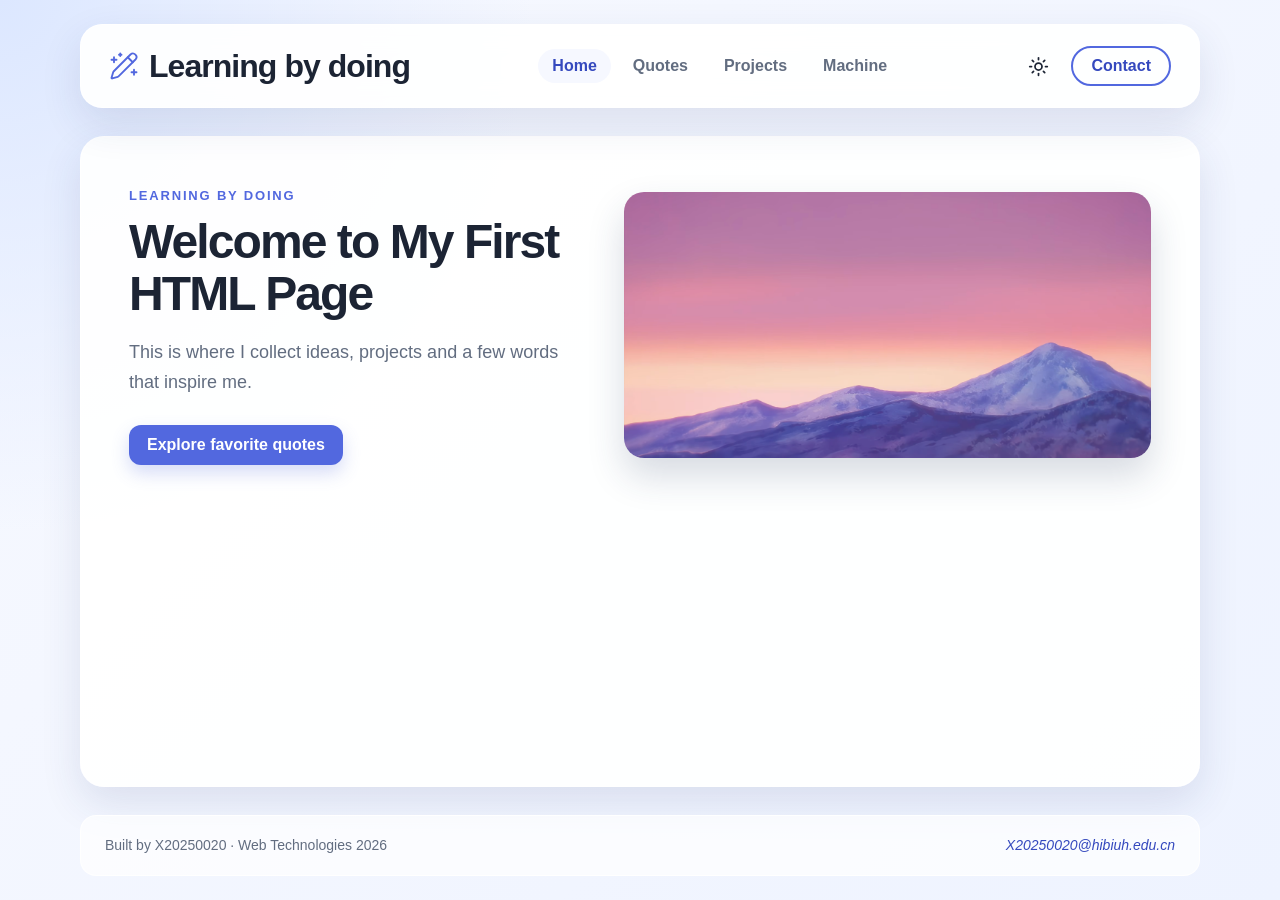
==== commit e5f36ed0: "Restore classroom site and complete recap features" ====
--- a/index.html
+++ b/index.html
@@ -4,57 +4,24 @@
 <head>
     <meta charset="UTF-8">
     <meta name="viewport" content="width=device-width, initial-scale=1.0">
-    <meta name="description" content="A student-made shortcut hub for official AI tools and practical study use cases.">
-    <title>AI Toolkit | Learning by Doing</title>
+    <title>Home | Learning by Doing</title>
     <link rel="stylesheet" href="styles.css">
     <link rel="icon" href="favicon.png" type="image/png">
 </head>
 
 <body class="home-page">
-    <a class="ai-skip-link" href="#main-content">Skip to main content</a>
     <header id="site-header"></header>
 
-    <main class="ai-home ai-landing" id="main-content" tabindex="-1">
-        <section class="ai-hero" aria-labelledby="home-title">
-            <div class="ai-hero-copy">
-                <p class="eyebrow">A student-made AI shortcut hub</p>
-                <h1 id="home-title">The right AI tool is one click away.</h1>
-                <p>Choose what you want to do, open the real website, and spend less time searching for the right link.</p>
-                <div class="ai-hero-actions">
-                    <a class="ai-primary-link" href="tools.html">Browse all tools <span aria-hidden="true">→</span></a>
-                    <a class="ai-secondary-link" href="uses.html">Explore AI uses <span aria-hidden="true">→</span></a>
-                </div>
-                <p class="ai-hero-note">Nine official destinations · Short guidance for students</p>
+    <main>
+        <section class="hero">
+            <div class="hero-copy">
+                <p class="eyebrow">Learning by doing</p>
+                <h1>Welcome to My First HTML Page</h1>
+                <p>This is where I collect ideas, projects and a few words that inspire me.</p>
+                <a class="button-link" href="quotes.html">Explore favorite quotes</a>
             </div>
 
-            <nav class="ai-task-panel" aria-label="Browse tools by task">
-                <p class="ai-panel-label">WHAT ARE YOU WORKING ON?</p>
-                <a class="ai-task-shortcut" href="tools.html?category=writing"><span class="ai-task-icon" aria-hidden="true">✎</span><span><strong>Writing &amp; everyday tasks</strong><small>Draft, revise and brainstorm</small></span><span aria-hidden="true">→</span></a>
-                <a class="ai-task-shortcut" href="tools.html?category=research"><span class="ai-task-icon" aria-hidden="true">▤</span><span><strong>Reading &amp; research</strong><small>Explore notes and documents</small></span><span aria-hidden="true">→</span></a>
-                <a class="ai-task-shortcut" href="tools.html?category=coding"><span class="ai-task-icon" aria-hidden="true">⌘</span><span><strong>Coding &amp; reasoning</strong><small>Explain steps and debug ideas</small></span><span aria-hidden="true">→</span></a>
-                <a class="ai-task-shortcut" href="tools.html?category=creative"><span class="ai-task-icon" aria-hidden="true">✳</span><span><strong>Images &amp; creative work</strong><small>Develop visual concepts</small></span><span aria-hidden="true">→</span></a>
-            </nav>
-        </section>
-
-        <section class="ai-quick-launch" aria-labelledby="quick-launch-title">
-            <div class="ai-section-heading">
-                <div>
-                    <p class="eyebrow">Quick launch</p>
-                    <h2 id="quick-launch-title">Go straight to the official site.</h2>
-                    <p>Choose an icon to open the provider's website in a new tab. Need more context? <a href="tools.html">Compare the tools first.</a></p>
-                </div>
-            </div>
-            <div class="ai-launch-grid">
-                <a class="ai-launch-link brand-doubao" href="https://www.doubao.com/chat/" target="_blank" rel="noopener noreferrer"><span class="ai-launch-icon"><img src="assets/brands/doubao.png" alt=""></span><strong>Doubao</strong><span class="ai-visually-hidden">Official website. Opens in a new tab.</span></a>
-                <a class="ai-launch-link brand-kimi" href="https://www.kimi.com/" target="_blank" rel="noopener noreferrer"><span class="ai-launch-icon"><img src="assets/brands/kimi.png" alt=""></span><strong>Kimi</strong><span class="ai-visually-hidden">Official website. Opens in a new tab.</span></a>
-                <a class="ai-launch-link brand-zhipu" href="https://chatglm.cn/" target="_blank" rel="noopener noreferrer"><span class="ai-launch-icon"><img src="assets/brands/chatglm.png" alt=""></span><strong>ChatGLM</strong><span class="ai-visually-hidden">Official website. Opens in a new tab.</span></a>
-                <a class="ai-launch-link brand-wenxin" href="https://wenxin.baidu.com/" target="_blank" rel="noopener noreferrer"><span class="ai-launch-icon"><img src="assets/brands/ernie-bot.png" alt=""></span><strong>ERNIE Bot</strong><span class="ai-visually-hidden">Official website. Opens in a new tab.</span></a>
-                <a class="ai-launch-link brand-deepseek" href="https://chat.deepseek.com/" target="_blank" rel="noopener noreferrer"><span class="ai-launch-icon"><img src="assets/brands/deepseek.png" alt=""></span><strong>DeepSeek</strong><span class="ai-visually-hidden">Official website. Opens in a new tab.</span></a>
-                <a class="ai-launch-link brand-qwen" href="https://www.qianwen.com/" target="_blank" rel="noopener noreferrer"><span class="ai-launch-icon"><img src="assets/brands/qwen.png" alt=""></span><strong>Qwen</strong><span class="ai-visually-hidden">Official website. Opens in a new tab.</span></a>
-                <a class="ai-launch-link brand-yuanbao" href="https://yuanbao.tencent.com/" target="_blank" rel="noopener noreferrer"><span class="ai-launch-icon"><img src="assets/brands/yuanbao.png" alt=""></span><strong>Yuanbao</strong><span class="ai-visually-hidden">Official website. Opens in a new tab.</span></a>
-                <a class="ai-launch-link brand-chatgpt" href="https://chatgpt.com/" target="_blank" rel="noopener noreferrer"><span class="ai-launch-icon"><img src="assets/brands/chatgpt.png" alt=""></span><strong>ChatGPT</strong><span class="ai-visually-hidden">Official website. Opens in a new tab.</span></a>
-                <a class="ai-launch-link brand-gemini" href="https://gemini.google.com/app" target="_blank" rel="noopener noreferrer"><span class="ai-launch-icon"><img src="assets/brands/gemini.png" alt=""></span><strong>Gemini</strong><span class="ai-visually-hidden">Official website. Opens in a new tab.</span></a>
-            </div>
+            <img src="fun.png" alt="Purple mountain landscape beneath a pink sky">
         </section>
     </main>
 
--- a/styles.css
+++ b/styles.css
@@ -133,6 +133,11 @@
     color: var(--accent-dark);
     background: #edf0ff;
     transform: translateY(-1px);
+}
+
+nav a[aria-current="page"] {
+    color: var(--accent-dark);
+    background: var(--surface-soft);
 }
 
 nav .contact-button {
@@ -294,6 +299,60 @@
     box-shadow: 0 18px 36px rgba(40, 56, 96, 0.18);
 }
 
+.quote-hero {
+    display: grid;
+    grid-template-columns: minmax(0, 1fr) minmax(240px, 0.8fr);
+    align-items: center;
+    gap: 24px;
+    margin-bottom: 30px;
+    overflow: hidden;
+    color: #f8faff;
+    background: linear-gradient(135deg, #243360, #5867b9);
+    border-radius: 20px;
+}
+
+.quote-hero-content {
+    padding: clamp(24px, 4vw, 42px);
+}
+
+.quote-hero .eyebrow {
+    color: #bdc9ff;
+}
+
+.quote-hero h1 {
+    font-size: clamp(32px, 4vw, 46px);
+}
+
+.quote-hero-line {
+    min-height: 2.5em;
+    margin-bottom: 8px;
+    font-size: clamp(20px, 2.5vw, 29px);
+    font-weight: 700;
+    line-height: 1.25;
+}
+
+.quote-hero-author {
+    margin: 0 0 18px;
+    color: #dce3ff;
+}
+
+.quote-next {
+    color: #202b50;
+    background: #e7ebff;
+}
+
+.quote-next:hover {
+    color: #17213e;
+    background: #ffffff;
+}
+
+.quote-hero img {
+    width: 100%;
+    height: 100%;
+    max-height: 350px;
+    object-fit: cover;
+}
+
 .grid {
     display: grid;
     grid-template-columns: repeat(auto-fit, minmax(240px, 1fr));
@@ -302,7 +361,7 @@
 
 .quote {
     width: 100%;
-    height: 170px;
+    min-height: 170px;
     padding: 20px;
     display: flex;
     flex-direction: column;
@@ -333,6 +392,11 @@
     color: rgba(255, 255, 255, 0.72);
     font-size: 14px;
     text-align: right;
+}
+
+.quote footer a {
+    color: inherit;
+    text-underline-offset: 2px;
 }
 
 .highlight {
@@ -507,6 +571,14 @@
         grid-template-columns: 1fr;
     }
 
+    .quote-hero {
+        grid-template-columns: 1fr;
+    }
+
+    .quote-hero img {
+        max-height: 230px;
+    }
+
     .hero img {
         max-height: 340px;
     }
@@ -564,799 +636,3 @@
         grid-template-columns: 1fr;
     }
 }
-
-/* AI Toolkit homepage. These selectors stay on the homepage so the class pages remain unchanged. */
-.ai-skip-link,
-.ai-visually-hidden {
-    position: absolute;
-    width: 1px;
-    height: 1px;
-    padding: 0;
-    overflow: hidden;
-    clip: rect(0, 0, 0, 0);
-    white-space: nowrap;
-    border: 0;
-}
-
-.ai-skip-link:focus {
-    position: fixed;
-    z-index: 10;
-    top: 12px;
-    left: 12px;
-    width: auto;
-    height: auto;
-    padding: 10px 14px;
-    clip: auto;
-    color: #17213e;
-    background: #ffffff;
-    border: 2px solid #5268df;
-    border-radius: 8px;
-}
-
-.ai-home {
-    --ai-card: #ffffff;
-    --ai-card-border: #dce4f4;
-    --ai-card-muted: #596780;
-    --ai-control: #f5f7ff;
-}
-
-html[data-theme="dark"] .ai-home {
-    --ai-card: #1b2740;
-    --ai-card-border: #3b4862;
-    --ai-card-muted: #b8c2d8;
-    --ai-control: #222e47;
-}
-
-.ai-hero {
-    position: relative;
-    display: grid;
-    grid-template-columns: minmax(0, 1.1fr) minmax(290px, 0.9fr);
-    align-items: center;
-    gap: clamp(26px, 5vw, 60px);
-    overflow: hidden;
-    padding: clamp(28px, 5vw, 56px);
-    color: #f8faff;
-    background:
-        radial-gradient(circle at 85% 15%, rgba(110, 213, 218, 0.24), transparent 32%),
-        radial-gradient(circle at 10% 90%, rgba(141, 134, 255, 0.28), transparent 34%),
-        linear-gradient(135deg, #1e2a53, #121b35 75%);
-    border: 1px solid rgba(143, 168, 238, 0.23);
-    border-radius: 24px;
-}
-
-.ai-hero-copy,
-.ai-task-panel {
-    position: relative;
-    z-index: 1;
-}
-
-.ai-hero .eyebrow {
-    color: #aab8ff;
-}
-
-.ai-hero h1 {
-    max-width: 680px;
-    margin-bottom: 20px;
-    font-size: clamp(38px, 5.1vw, 62px);
-    line-height: 1.04;
-}
-
-.ai-hero-copy > p:not(.eyebrow, .ai-hero-note) {
-    max-width: 560px;
-    margin: 0;
-    color: #c5cee4;
-    font-size: 17px;
-}
-
-.ai-hero-actions {
-    display: flex;
-    flex-wrap: wrap;
-    align-items: center;
-    gap: 12px 20px;
-    margin-top: 28px;
-}
-
-.ai-primary-link,
-.ai-secondary-link {
-    display: inline-flex;
-    align-items: center;
-    justify-content: center;
-    gap: 12px;
-    min-height: 46px;
-    font-weight: 800;
-    text-decoration: none;
-    border-radius: 12px;
-}
-
-.ai-primary-link {
-    padding: 10px 18px;
-    color: #17213e;
-    background: #b8c5ff;
-    box-shadow: 0 12px 22px rgba(0, 0, 0, 0.18);
-}
-
-.ai-primary-link:hover {
-    color: #17213e;
-    background: #d0d8ff;
-    transform: translateY(-2px);
-}
-
-.ai-secondary-link {
-    padding: 10px 2px;
-    color: #f2f5ff;
-}
-
-.ai-secondary-link:hover {
-    color: #bcf0f0;
-}
-
-.ai-hero .ai-hero-note {
-    margin: 22px 0 0;
-    color: #aab8d4;
-    font-size: 12px;
-}
-
-.ai-task-panel {
-    flex: none;
-    width: auto;
-    display: grid;
-    grid-template-columns: minmax(0, 1fr);
-    align-items: stretch;
-    gap: 9px;
-    padding: 18px;
-    background: rgba(255, 255, 255, 0.08);
-    border: 1px solid rgba(225, 231, 255, 0.18);
-    border-radius: 20px;
-    backdrop-filter: blur(10px);
-}
-
-.ai-panel-label {
-    margin: 0 4px 7px;
-    color: #adbbe0;
-    font-size: 11px;
-    font-weight: 800;
-    letter-spacing: 0.13em;
-}
-
-.ai-task-shortcut {
-    display: grid;
-    grid-template-columns: 38px minmax(0, 1fr) auto;
-    align-items: center;
-    gap: 12px;
-    min-height: 70px;
-    padding: 10px 12px;
-    color: #f8faff;
-    text-decoration: none;
-    background: rgba(255, 255, 255, 0.07);
-    border: 1px solid rgba(255, 255, 255, 0.11);
-    border-radius: 13px;
-    transition: background-color 160ms ease, transform 160ms ease;
-}
-
-.ai-task-shortcut:hover {
-    color: #ffffff;
-    background: rgba(255, 255, 255, 0.16);
-    transform: translateX(3px);
-}
-
-.ai-task-shortcut strong,
-.ai-task-shortcut small {
-    display: block;
-}
-
-.ai-task-shortcut strong {
-    font-size: 13px;
-}
-
-.ai-task-shortcut small {
-    margin-top: 3px;
-    color: #bac6e2;
-    font-size: 11px;
-    font-weight: 400;
-}
-
-.ai-task-icon {
-    width: 38px;
-    height: 38px;
-    display: grid;
-    place-items: center;
-    color: #d3deff;
-    background: rgba(163, 181, 255, 0.17);
-    border-radius: 11px;
-    font-size: 20px;
-}
-
-.ai-directory,
-.ai-guide {
-    margin-top: clamp(38px, 6vw, 66px);
-    scroll-margin-top: 22px;
-}
-
-.ai-section-heading {
-    display: flex;
-    align-items: flex-end;
-    justify-content: space-between;
-    gap: 24px;
-}
-
-.ai-section-heading h2,
-.ai-guide h2 {
-    margin: 0;
-    color: var(--text);
-    font-size: clamp(27px, 4vw, 38px);
-    line-height: 1.12;
-    letter-spacing: -0.035em;
-}
-
-.ai-section-heading p:not(.eyebrow) {
-    max-width: 660px;
-    margin: 12px 0 0;
-    color: var(--muted);
-}
-
-.ai-tool-total {
-    flex: 0 0 auto;
-    padding: 9px 13px;
-    color: var(--accent-dark);
-    background: var(--surface-soft);
-    border: 1px solid var(--line);
-    border-radius: 999px;
-    font-size: 12px;
-    font-weight: 800;
-}
-
-.ai-tool-controls {
-    display: grid;
-    gap: 13px;
-    margin-top: 26px;
-}
-
-.ai-tool-controls label {
-    margin: 0;
-    font-size: 13px;
-}
-
-.ai-tool-controls input {
-    width: 100%;
-    min-height: 48px;
-    background: var(--ai-card);
-    border-color: var(--ai-card-border);
-}
-
-.ai-filters {
-    display: flex;
-    flex-wrap: wrap;
-    gap: 8px;
-}
-
-.ai-filters .ai-filter {
-    min-height: 40px;
-    padding: 8px 15px;
-    color: var(--muted);
-    background: var(--ai-control);
-    border: 1px solid var(--ai-card-border);
-    border-radius: 999px;
-    font-size: 13px;
-}
-
-.ai-filters .ai-filter:hover,
-.ai-filters .ai-filter.is-active {
-    color: #ffffff;
-    background: var(--accent);
-    border-color: var(--accent);
-}
-
-html[data-theme="dark"] .ai-filters .ai-filter:hover,
-html[data-theme="dark"] .ai-filters .ai-filter.is-active {
-    color: #17213e;
-}
-
-.ai-results-count {
-    margin: 20px 0 13px;
-    color: var(--muted);
-    font-size: 12px;
-}
-
-.ai-tool-grid {
-    display: grid;
-    grid-template-columns: repeat(3, minmax(0, 1fr));
-    gap: 15px;
-}
-
-.ai-tool-card[hidden],
-.ai-empty-results[hidden] {
-    display: none;
-}
-
-.ai-tool-card {
-    --brand: #6e7fe3;
-    --brand-soft: #edf0ff;
-    min-width: 0;
-    background: var(--ai-card);
-    border: 1px solid var(--ai-card-border);
-    border-radius: 18px;
-    box-shadow: 0 8px 22px rgba(42, 59, 111, 0.06);
-    transition: transform 170ms ease, box-shadow 170ms ease, border-color 170ms ease;
-}
-
-.ai-tool-card:hover,
-.ai-tool-card:focus-within {
-    border-color: var(--brand);
-    box-shadow: 0 15px 30px rgba(42, 59, 111, 0.15);
-    transform: translateY(-3px);
-}
-
-.ai-tool-link {
-    min-height: 270px;
-    padding: 22px;
-    display: flex;
-    flex-direction: column;
-    align-items: flex-start;
-    color: var(--text);
-    text-decoration: none;
-    border-radius: inherit;
-}
-
-.ai-tool-link:hover {
-    color: var(--text);
-}
-
-.ai-tool-icon {
-    width: 50px;
-    height: 50px;
-    display: grid;
-    place-items: center;
-    overflow: hidden;
-    color: var(--brand);
-    background: var(--brand-soft);
-    border-radius: 15px;
-    font-size: 23px;
-    font-weight: 900;
-    line-height: 1;
-}
-
-.ai-tool-icon img {
-    width: 36px;
-    height: 36px;
-    object-fit: contain;
-}
-
-.brand-zhipu .ai-tool-icon {
-    font-size: 14px;
-}
-
-.ai-tool-group {
-    margin-top: 17px;
-    color: var(--accent-dark);
-    font-size: 10px;
-    font-weight: 900;
-    letter-spacing: 0.08em;
-    text-transform: uppercase;
-}
-
-.ai-tool-card h2 {
-    margin: 5px 0 8px;
-    color: var(--text);
-    font-size: 21px;
-    line-height: 1.25;
-}
-
-.ai-tool-card h2 span {
-    color: var(--ai-card-muted);
-    font-size: 14px;
-    font-weight: 600;
-}
-
-.ai-tool-card p {
-    margin: 0 0 20px;
-    color: var(--ai-card-muted);
-    font-size: 13px;
-    line-height: 1.6;
-}
-
-.ai-tool-footer {
-    width: 100%;
-    margin-top: auto;
-    padding-top: 13px;
-    display: flex;
-    align-items: baseline;
-    justify-content: space-between;
-    flex-wrap: wrap;
-    gap: 5px 10px;
-    color: var(--accent-dark);
-    border-top: 1px solid var(--ai-card-border);
-    font-size: 12px;
-}
-
-.ai-tool-footer small {
-    color: var(--ai-card-muted);
-    font-size: 10px;
-}
-
-.brand-doubao { --brand: #d45972; --brand-soft: #fff0f3; }
-.brand-kimi { --brand: #6660c9; --brand-soft: #f0efff; }
-.brand-zhipu { --brand: #4668c9; --brand-soft: #edf2ff; }
-.brand-wenxin { --brand: #c6683b; --brand-soft: #fff1e9; }
-.brand-deepseek { --brand: #4769e8; --brand-soft: #eef2ff; }
-.brand-qwen { --brand: #8753bd; --brand-soft: #f6edff; }
-.brand-yuanbao { --brand: #198a79; --brand-soft: #e9f8f3; }
-.brand-chatgpt { --brand: #238a72; --brand-soft: #e9f8f2; }
-.brand-gemini { --brand: #9065d6; --brand-soft: #f3edff; }
-
-html[data-theme="dark"] .ai-tool-card {
-    --brand-soft: #293755;
-}
-
-.ai-empty-results {
-    padding: 34px;
-    color: var(--muted);
-    text-align: center;
-    background: var(--ai-control);
-    border: 1px dashed var(--ai-card-border);
-    border-radius: 16px;
-}
-
-.ai-guide {
-    padding: clamp(24px, 4vw, 34px);
-    background: var(--surface-soft);
-    border: 1px solid var(--line);
-    border-radius: 20px;
-}
-
-.ai-guide-list {
-    margin: 25px 0 0;
-    padding: 0;
-    display: grid;
-    grid-template-columns: repeat(3, minmax(0, 1fr));
-    gap: 18px;
-    list-style: none;
-}
-
-.ai-guide-list li {
-    padding-top: 17px;
-    border-top: 2px solid var(--accent);
-}
-
-.ai-guide-list li > span {
-    color: var(--accent-dark);
-    font-size: 12px;
-    font-weight: 900;
-}
-
-.ai-guide-list h3 {
-    margin: 9px 0 6px;
-    color: var(--text);
-    font-size: 17px;
-}
-
-.ai-guide-list p {
-    margin: 0;
-    color: var(--muted);
-    font-size: 13px;
-}
-
-.ai-home a:focus-visible,
-.ai-home button:focus-visible,
-.ai-home input:focus-visible {
-    outline: 3px solid #5cd8d2;
-    outline-offset: 3px;
-}
-
-@media (max-width: 900px) {
-    .ai-hero {
-        grid-template-columns: 1fr;
-    }
-
-    .ai-tool-grid {
-        grid-template-columns: repeat(2, minmax(0, 1fr));
-    }
-}
-
-@media (max-width: 650px) {
-    .ai-tool-grid,
-    .ai-guide-list {
-        grid-template-columns: 1fr;
-    }
-
-    .ai-tool-link {
-        min-height: 0;
-    }
-
-    .ai-section-heading {
-        align-items: flex-start;
-        flex-direction: column;
-        gap: 14px;
-    }
-}
-
-@media (max-width: 420px) {
-    .ai-hero {
-        padding: 24px 19px;
-    }
-
-    .ai-hero h1 {
-        font-size: 37px;
-    }
-
-    .ai-task-panel {
-        padding: 12px;
-    }
-}
-
-@media (prefers-reduced-motion: reduce) {
-    html {
-        scroll-behavior: auto;
-    }
-
-    .ai-home *,
-    .ai-home *::before,
-    .ai-home *::after {
-        animation-duration: 0.01ms !important;
-        transition-duration: 0.01ms !important;
-    }
-}
-
-/* Navigation tabs shared by the AI pages and the original class pages. */
-#site-header nav .nav-feature {
-    padding: 7px 13px;
-    background: var(--surface-soft);
-    border: 1px solid var(--line);
-    border-radius: 12px;
-}
-
-#site-header nav a[aria-current="page"] {
-    color: var(--accent-dark);
-    background: var(--surface-soft);
-}
-
-#site-header nav .nav-feature[aria-current="page"] {
-    border-color: var(--accent);
-}
-
-@media (max-width: 1080px) {
-    #site-header {
-        flex-direction: column;
-        align-items: stretch;
-        gap: 14px;
-    }
-
-    #site-header #logo {
-        justify-content: center;
-    }
-
-    #site-header nav {
-        width: 100%;
-    }
-}
-
-@media (max-width: 760px) {
-    #site-header nav ul {
-        grid-column: 1 / -1;
-        grid-row: 2;
-        justify-content: center;
-    }
-
-    #site-header nav .theme-toggle {
-        grid-column: 2;
-        grid-row: 1;
-    }
-
-    #site-header nav .contact-button {
-        grid-column: 3;
-        grid-row: 1;
-    }
-}
-
-/* Compact front page: direct logo links first, detailed descriptions on tools.html. */
-.ai-quick-launch {
-    margin-top: clamp(32px, 5vw, 48px);
-}
-
-.ai-quick-launch .ai-section-heading p:not(.eyebrow) a {
-    font-weight: 700;
-}
-
-.ai-launch-grid {
-    display: grid;
-    grid-template-columns: repeat(5, minmax(0, 1fr));
-    gap: 13px;
-    margin-top: 24px;
-}
-
-.ai-launch-link {
-    min-width: 0;
-    min-height: 124px;
-    padding: 16px 12px;
-    display: flex;
-    flex-direction: column;
-    align-items: center;
-    justify-content: center;
-    gap: 11px;
-    color: var(--text);
-    text-align: center;
-    text-decoration: none;
-    background: var(--ai-card);
-    border: 1px solid var(--ai-card-border);
-    border-radius: 17px;
-    transition: transform 170ms ease, border-color 170ms ease, box-shadow 170ms ease;
-}
-
-.ai-launch-link:hover {
-    color: var(--text);
-    border-color: var(--brand);
-    box-shadow: 0 12px 24px rgba(42, 59, 111, 0.14);
-    transform: translateY(-3px);
-}
-
-.ai-launch-link strong {
-    font-size: 14px;
-    line-height: 1.2;
-}
-
-.ai-launch-icon,
-.ai-tool-icon {
-    width: 56px;
-    height: 56px;
-    display: grid;
-    place-items: center;
-    overflow: hidden;
-    background: #ffffff;
-    border: 1px solid #e8ebf3;
-    border-radius: 16px;
-}
-
-.ai-launch-icon img,
-.ai-tool-icon img {
-    width: 46px;
-    height: 46px;
-    object-fit: contain;
-}
-
-.tools-page .ai-directory {
-    margin-top: 0;
-}
-
-.tools-page .ai-section-heading h1 {
-    margin: 0;
-    font-size: clamp(34px, 5vw, 48px);
-}
-
-.ai-after-directory {
-    margin: 30px 0 0;
-    color: var(--muted);
-}
-
-.ai-after-directory a {
-    font-weight: 700;
-}
-
-/* Task-based AI guidance. */
-.ai-use-intro {
-    max-width: 760px;
-}
-
-.ai-use-intro h1 {
-    font-size: clamp(36px, 5vw, 54px);
-}
-
-.ai-use-intro > p:last-child {
-    margin: 18px 0 0;
-    color: var(--muted);
-    font-size: 17px;
-}
-
-.ai-use-grid {
-    margin-top: 32px;
-    display: grid;
-    grid-template-columns: repeat(2, minmax(0, 1fr));
-    gap: 16px;
-}
-
-.ai-use-card {
-    min-width: 0;
-    padding: clamp(22px, 3vw, 30px);
-    display: flex;
-    flex-direction: column;
-    align-items: flex-start;
-    background: var(--ai-card);
-    border: 1px solid var(--ai-card-border);
-    border-radius: 19px;
-}
-
-.ai-use-number {
-    color: var(--accent-dark);
-    font-size: 11px;
-    font-weight: 900;
-    letter-spacing: 0.12em;
-}
-
-.ai-use-card h2 {
-    margin: 13px 0 8px;
-    font-size: clamp(22px, 2.6vw, 28px);
-    line-height: 1.15;
-}
-
-.ai-use-card > p {
-    margin: 0 0 17px;
-    color: var(--ai-card-muted);
-    font-size: 14px;
-}
-
-.ai-use-card details {
-    width: 100%;
-    padding: 12px 14px;
-    background: var(--ai-control);
-    border: 1px solid var(--ai-card-border);
-    border-radius: 12px;
-    font-size: 13px;
-}
-
-.ai-use-card summary {
-    color: var(--accent-dark);
-    font-weight: 800;
-    cursor: pointer;
-}
-
-.ai-use-card details p {
-    margin: 10px 0 0;
-    color: var(--ai-card-muted);
-}
-
-.ai-use-card > a {
-    margin-top: 20px;
-    font-size: 14px;
-    font-weight: 800;
-}
-
-.ai-practice-panel {
-    margin-top: 34px;
-    padding: clamp(24px, 4vw, 34px);
-    background: var(--surface-soft);
-    border: 1px solid var(--line);
-    border-radius: 20px;
-}
-
-.ai-practice-panel h2 {
-    margin: 0;
-    font-size: clamp(25px, 3.5vw, 34px);
-}
-
-.ai-practice-grid {
-    display: grid;
-    grid-template-columns: repeat(3, minmax(0, 1fr));
-    gap: 20px;
-    margin-top: 18px;
-    color: var(--muted);
-    font-size: 14px;
-}
-
-.ai-practice-grid p {
-    margin: 0;
-}
-
-.ai-practice-grid strong {
-    color: var(--text);
-}
-
-@media (max-width: 900px) {
-    .ai-launch-grid {
-        grid-template-columns: repeat(3, minmax(0, 1fr));
-    }
-}
-
-@media (max-width: 650px) {
-    .ai-use-grid,
-    .ai-practice-grid {
-        grid-template-columns: 1fr;
-    }
-}
-
-@media (max-width: 420px) {
-    .ai-launch-grid {
-        grid-template-columns: repeat(2, minmax(0, 1fr));
-    }
-
-    .ai-launch-link {
-        min-height: 112px;
-    }
-}
